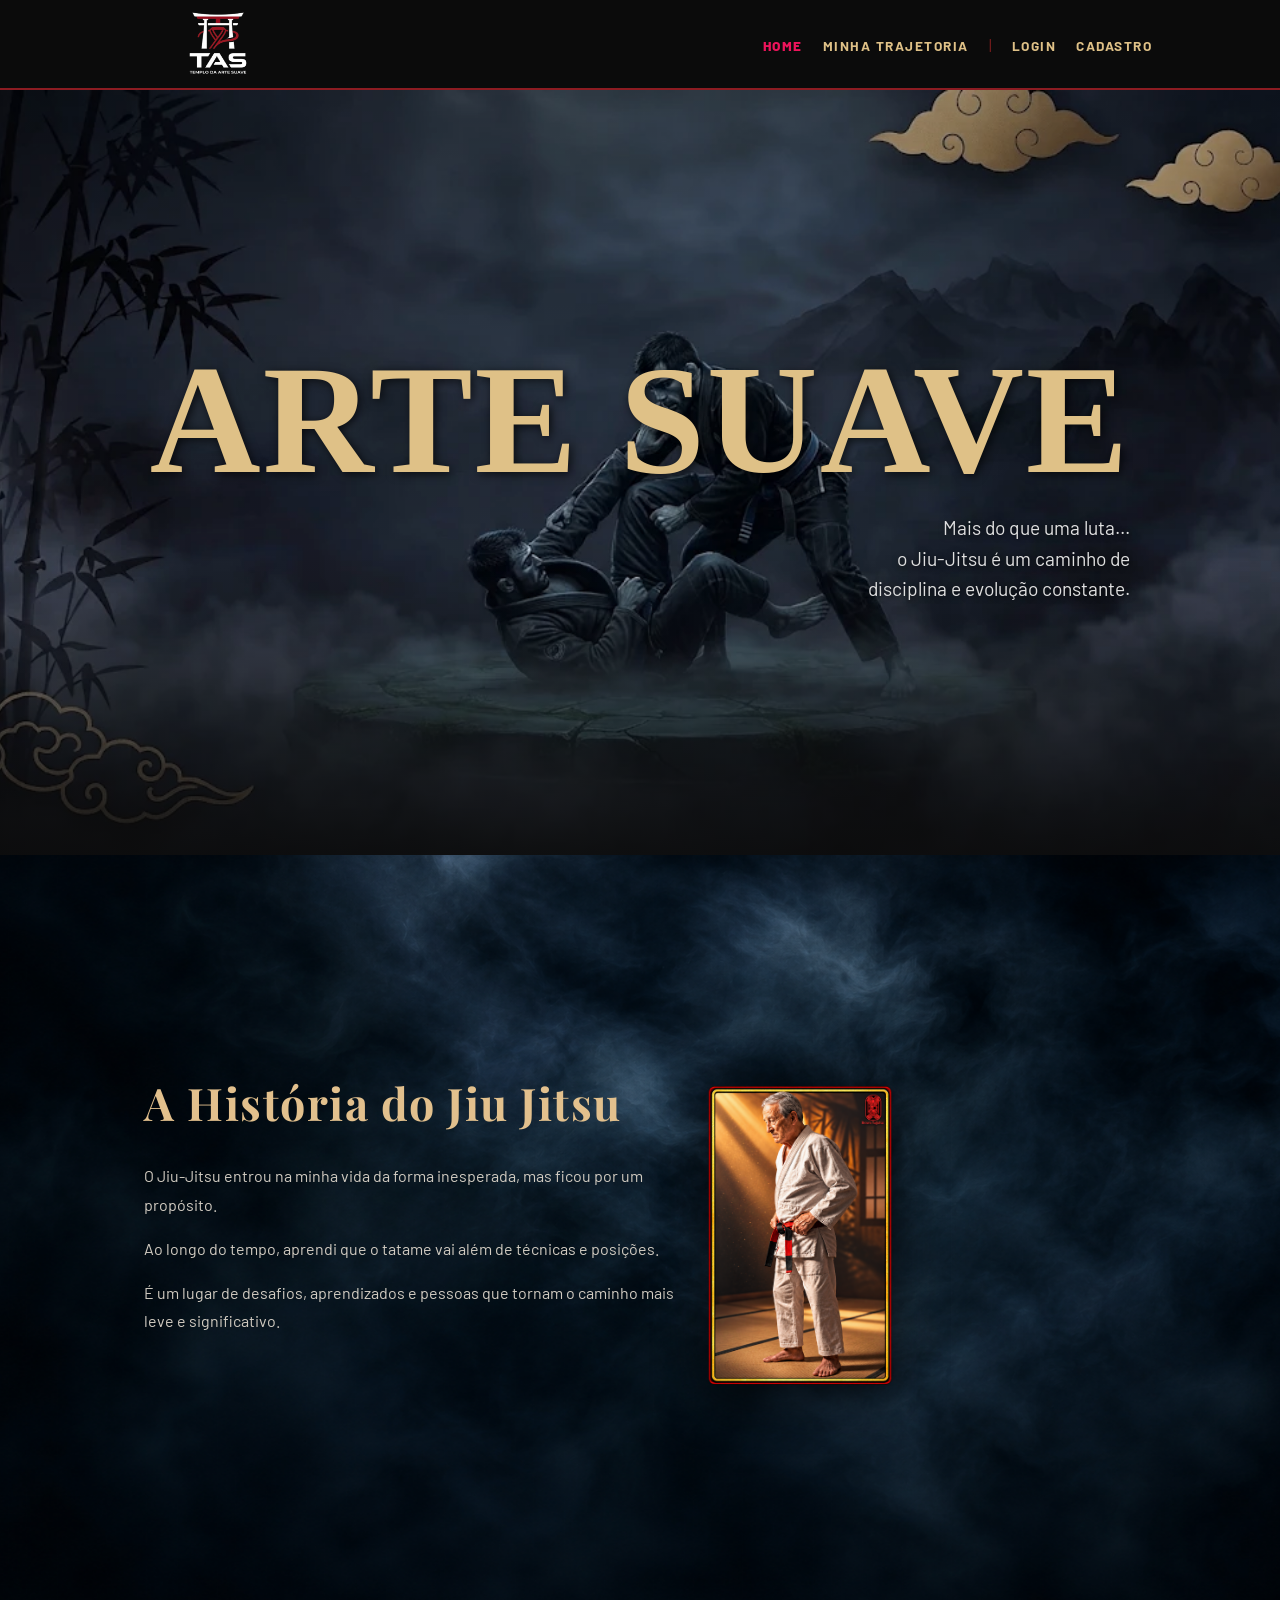
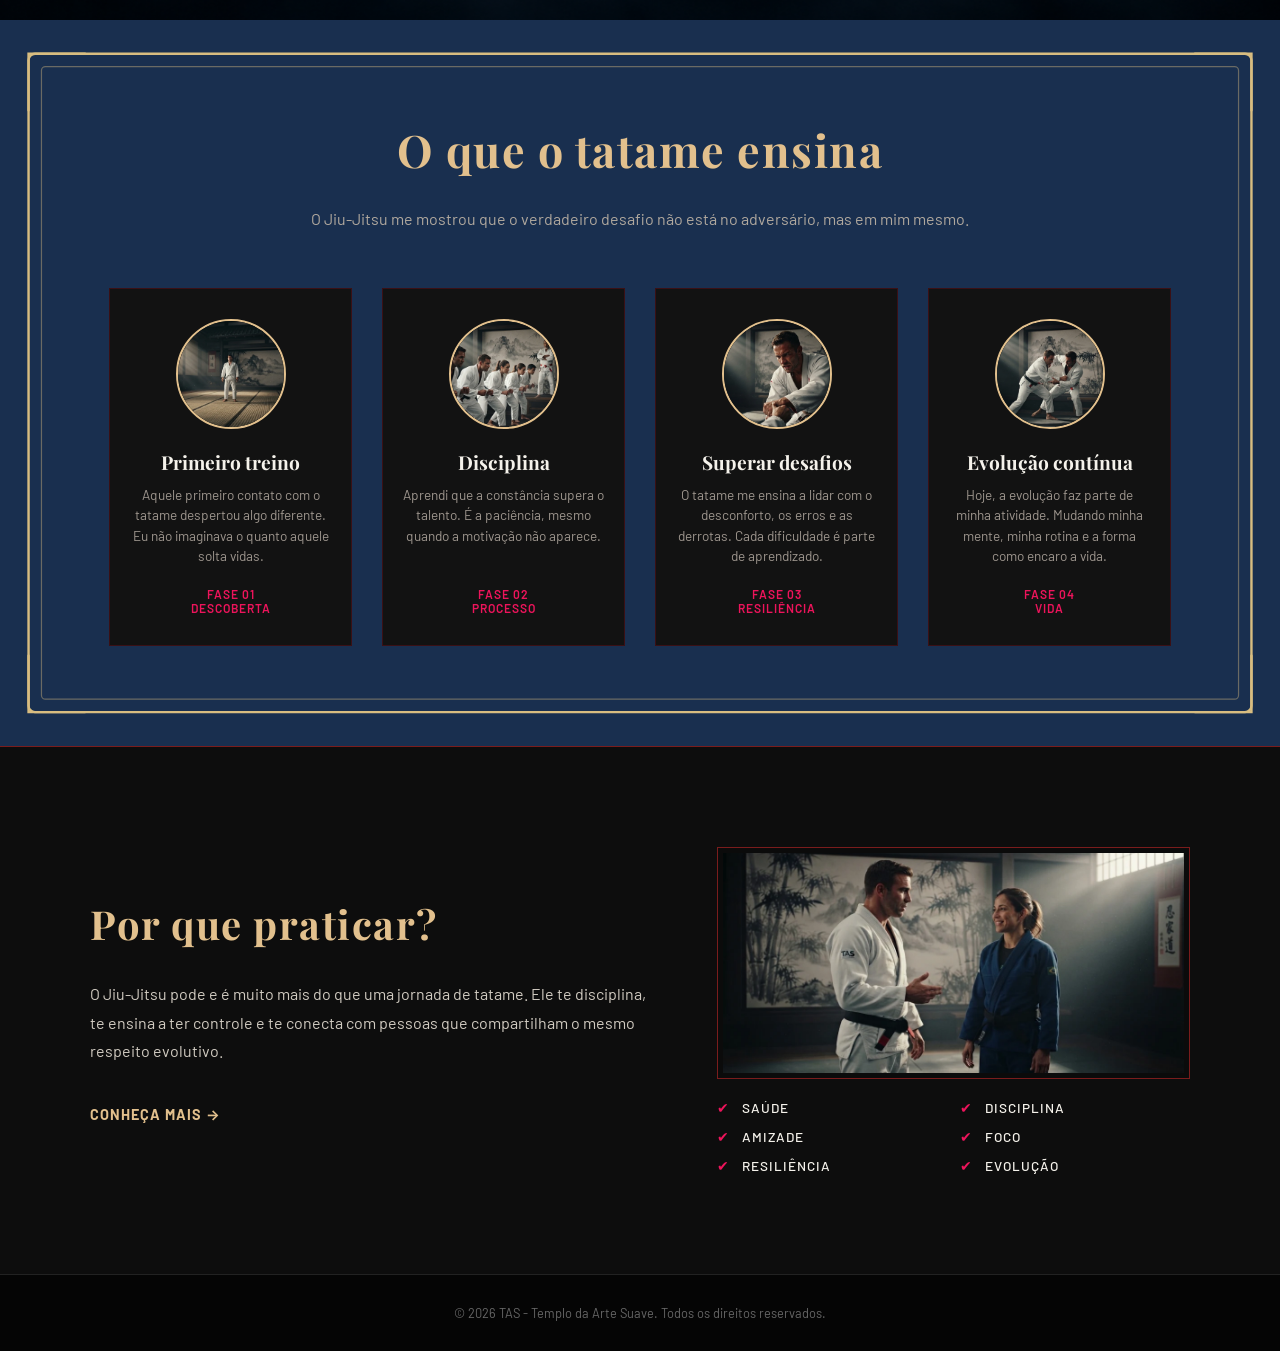
==== public/index.html @ 806d22ea "refactor: nova estrutura do projeto" ====
<!DOCTYPE html>
<html lang="pt-br">

<head>
    <meta charset="UTF-8">
    <meta name="viewport" content="width=device-width, initial-scale=1.0">
    <title>TAS | Templo da Arte Suave</title>
    <link rel="stylesheet" href="./css/base.css">
    <link rel="stylesheet" href="./css/home.css">
</head>

<body>

    <!-- Cabeçalho e Barra de Navegação -->
    <header class="header">
        <div class="container">
            <a href="index.html" class="logo-container">
                <img src="./assets/imgs/logotipo.png" alt="Logo TAS" class="logo-image">
            </a>
            <ul class="navbar">
                <li><a href="index.html" class="agora">Home</a></li>
                <li><a href="minhatrajetoria.html">Minha Trajetoria</a></li>
                <li class="divider">|</li>
                <li><a href="login.html">Login</a></li>
                <li><a href="cadastro.html">Cadastro</a></li>
            </ul>
        </div>
    </header>

   <!-- Banner Principal -->
    
<section class="hero-section">
    <div class="hero-overlay"></div>
    <div class="hero-content-wrapper container">

        <div class="hero-text-container">
            <h1 class="hero-title">ARTE SUAVE</h1>
            <p class="hero-subtitle">
                Mais do que uma luta...<br>
                o Jiu-Jitsu é um caminho de<br>
                disciplina e evolução constante.
            </p>
        </div>

        

    </div>
</section>

    <!-- Seção: A História do Jiu Jitsu -->
     
    <section class="hero-carlos">
        <div class="container">
            <div>
                <h2 class="titulo-secao">A História do Jiu Jitsu</h2>
                <div class="texto-bloco">
                    <p>O Jiu-Jitsu entrou na minha vida da forma inesperada, mas ficou por um propósito.</p>
                    <p>Ao longo do tempo, aprendi que o tatame vai além de técnicas e posições.</p>
                    <p>É um lugar de desafios, aprendizados e pessoas que tornam o caminho mais leve e significativo.
                    </p>
                </div>
            </div>
            <div>
                <img src="./assets/imgs/carlosgracie.png" alt="História do Jiu-Jitsu" class="hero-img">
            </div>
        </div>
    </section>

        <!-- Seção: O que o tatame ensina -->
    <section class="secao-comeco">
        <div class="container">
            <h2 class="titulo-secao">O que o tatame ensina</h2>
            <p class="subtitulo-central">O Jiu-Jitsu me mostrou que o verdadeiro desafio não está no adversário, mas em
                mim mesmo.</p>

            <div class="grid-caminho">
                <!-- Card 1 -->
                <div class="card-caminho">
                    <div class="circulo-img">
                        <img src="./assets/imgs/treino1.jpg" alt="Primeiro treino">
                    </div>
                    <h3>Primeiro treino</h3>
                    <p>Aquele primeiro contato com o tatame despertou algo diferente. Eu não imaginava o quanto aquele
                        solta vidas.</p>
                    <span class="fase-tag">FASE 01<br>Descoberta</span>
                </div>

                <!-- Card 2 -->
                <div class="card-caminho">
                    <div class="circulo-img">
                        <img src="./assets/imgs/treino2.jpg" alt="Disciplina">
                    </div>
                    <h3>Disciplina</h3>
                    <p>Aprendi que a constância supera o talento. É a paciência, mesmo quando a motivação não aparece.
                    </p>
                    <span class="fase-tag">FASE 02<br>Processo</span>
                </div>

                <!-- Card 3 -->
                <div class="card-caminho">
                    <div class="circulo-img">
                        <img src="./assets/imgs/treino3.jpg" alt="Superar desafios">
                    </div>
                    <h3>Superar desafios</h3>
                    <p>O tatame me ensina a lidar com o desconforto, os erros e as derrotas. Cada dificuldade é parte de
                        aprendizado.</p>
                    <span class="fase-tag">FASE 03<br>Resiliência</span>
                </div>

                <!-- Card 4 -->
                <div class="card-caminho">
                    <div class="circulo-img">
                        <img src="./assets/imgs/treino4.jpg" alt="Evolução contínua">
                    </div>
                    <h3>Evolução contínua</h3>
                    <p>Hoje, a evolução faz parte de minha atividade. Mudando minha mente, minha rotina e a forma como
                        encaro a vida.</p>
                    <span class="fase-tag">FASE 04<br>Vida</span>
                </div>
            </div>
        </div>
    </section>

    <!-- Seção: Por que praticar? -->
    <section class="secao-aprendizados">
        <div class="grid-aprendizados-layout">
            <div class="bloco-texto-pessoal">
                <h2 class="titulo-secao">Por que praticar?</h2>
                <p>O Jiu-Jitsu pode e é muito mais do que uma jornada de tatame. Ele te disciplina, te ensina a ter
                    controle e te conecta com pessoas que compartilham o mesmo respeito evolutivo.</p>
                <a href="minhatrajetoria.html" class="link-conheca">CONHEÇA MAIS →</a>
            </div>

            <div class="bloco-midia-kimono">
                <div class="moldura-estrita">
                    <img src="./assets/imgs/conversando.jpg" alt="Praticantes conversando">
                </div>
                <div class="lista-beneficios">
                    <ul>
                        <li><span class="check-red">✔</span> SAÚDE</li>
                        <li><span class="check-red">✔</span> DISCIPLINA</li>
                        <li><span class="check-red">✔</span> AMIZADE</li>
                        <li><span class="check-red">✔</span> FOCO</li>
                        <li><span class="check-red">✔</span> RESILIÊNCIA</li>
                        <li><span class="check-red">✔</span> EVOLUÇÃO</li>
                    </ul>
                </div>
            </div>
        </div>
    </section>

    <!-- Rodapé -->
    <footer class="footer-tas">
        <p>&copy; 2026 TAS - Templo da Arte Suave. Todos os direitos reservados.</p>
    </footer>

</body>

</html>
---- public/css/base.css ----
/* ==========================================================================
   BASE.CSS  —  carregado em TODAS as páginas
   Contém só o que é comum ao site inteiro: fontes, variáveis, reset,
   container, cabeçalho/navbar e rodapés.
   NÃO coloque aqui nada que seja específico de uma página.
   ========================================================================== */

@import url('https://fonts.googleapis.com/css2?family=Barlow:ital,wght@0,300;0,400;0,500;0,700;0,800;1,400&family=Inter:wght@300;400;500&family=Playfair+Display:ital,wght@0,400;0,600;0,700;1,400&display=swap');

:root {
  --tamanho-header: 90px;
  --tamanho-footer: 65px;
  --vermelho-tas: #8C1C22;
  --vermelho-vinho: #7a1c1c;
  --crimson-accent: #ED145B;
  --preto-fosco: #0b0b0b;
  --cor-areia: #f5f2eb;
  --dourado-titulo: #e2c08d;
}

/* Reset */
* {
  margin: 0;
  padding: 0;
  box-sizing: border-box;
}

body {
  background-color: var(--preto-fosco);
  color: var(--cor-areia);
  font-family: 'Barlow', 'Inter', sans-serif;
  overflow-x: hidden;
}

h1, h2, h3 {
  font-family: 'Playfair Display', serif;
  color: var(--dourado-titulo);
}

.container {
  display: flex;
  width: 80%;
  margin: auto;
}

/* Título de seção (usado na Home e na Minha Trajetória) */
.titulo-secao {
  font-family: 'Playfair Display', serif;
  color: var(--dourado-titulo);
  font-size: 2.8rem;
  margin-bottom: 30px;
  letter-spacing: 1.5px;
}

/* --------------------------------------------------------------------------
   Cabeçalho e navbar
   -------------------------------------------------------------------------- */
.header {
  height: var(--tamanho-header);
  border-bottom: 2px solid var(--vermelho-tas);
  background-color: var(--preto-fosco);
}

.header .container {
  justify-content: space-between;
  align-items: center;
  height: 100%;
}

.logo-container {
  display: inline-flex;
  align-items: center;
  text-decoration: none;
  height: 100%;
  gap: 10px;
}

.logo-image {
  height: 90px;
  width: 180px;
  display: block;
}

.navbar {
  display: flex;
  align-items: center;
  justify-content: space-between;
  gap: 20px;
  list-style: none;
  color: #dfc187;
}

.navbar a,
.header a {
  font-family: 'Barlow', sans-serif;
  font-weight: 700;
  text-transform: uppercase;
  text-decoration: none;
  color: #dfc187;
  font-size: 0.85rem;
  letter-spacing: 1.5px;
  white-space: nowrap;
  transition: color 0.3s;
}

.navbar a:hover {
  color: var(--crimson-accent);
}

/* Link da página atual.
   Precisa de "a.agora" porque ".navbar a" tem mais peso que ".agora" sozinho. */
.navbar a.agora {
  font-weight: 800;
  color: var(--crimson-accent);
}

.divider {
  color: var(--vermelho-vinho);
}

/* --------------------------------------------------------------------------
   Rodapés
   -------------------------------------------------------------------------- */
.footer {                       /* vermelho: login e cadastro */
  background-color: var(--vermelho-tas);
  height: var(--tamanho-footer);
  color: #fff;
  display: flex;
  font-size: 15px;
}

.footer .container {
  justify-content: center;
  align-items: center;
  text-align: center;
}

.footer-tas {                   /* escuro: home e minha trajetória */
  text-align: center;
  padding: 30px;
  background-color: #050505;
  border-top: 1px solid #222;
  font-size: 0.8rem;
  color: #666;
}

@media (max-width: 900px) {
  .header .container,
  .navbar {
    padding: 10px 20px;
  }
}
---- public/css/home.css ----
/* ==========================================================================
   HOME.CSS  —  usado só em home.html  (carregar DEPOIS do base.css)
   ========================================================================== */

.hero-section {
  position: relative;
  width: 100%;
  min-height: 85vh;
  background: url('../assets/imgs/imagemfundo-home.jpg') no-repeat center center;
  background-size: cover;
  display: flex;
  align-items: center;
  justify-content: center;
  padding: 40px 20px;
  overflow: hidden;
}

.hero-overlay {
  position: absolute;
  inset: 0;
  z-index: 1;
  background: linear-gradient(to bottom, rgba(0, 0, 0, 0.35), rgba(0, 0, 0, 0.1) 60%, rgba(11, 11, 11, 0.9));
}

.hero-content-wrapper {
  position: relative;
  z-index: 2;
  /* acima do overlay; cria o contexto das camadas abaixo */
  display: grid;
  place-items: start center;
  width: 100%;
  max-width: 1200px;
}

.hero-text-container,
.hero-fighters-img {
  grid-area: 1 / 1;
  /* mesma célula = sobreposição */
}

.hero-text-container {
  justify-self: center;
}

/* Camada 1: título (atrás) */
.hero-title {
  position: relative;
  z-index: 1;
  font-family: 'Times New Roman', serif;
  font-size: clamp(3.5rem, 12vw, 10rem);
  font-weight: bold;
  color: #dfc187;
  letter-spacing: 2px;
  margin: 0 0 12px 0;
  line-height: 1.05;
  text-shadow: 2px 2px 10px rgba(0, 0, 0, 0.7);
  white-space: nowrap;
}

/* Camada 2: lutadores (na frente do título) */
.hero-fighters-img {
  position: relative;
  z-index: 2;
  justify-self: center;
  align-self: start;
  pointer-events: none;
  /* ajuste fino: negativo sobe, positivo desce */
  transform: translateY(var(--deslocamento-lutadores, 0px));
}

.hero-fighters-img img {
  display: block;
  width: clamp(320px, 55vw, 760px);
  height: auto;
  filter: drop-shadow(0 10px 25px rgba(0, 0, 0, 0.7));
}

/* Camada 3: subtítulo (acima de tudo, para continuar legível) */
.hero-subtitle {
  position: relative;
  z-index: 3;
  font-family: 'Barlow', sans-serif;
  font-size: 1.2rem;
  color: #e0e0e0;
  line-height: 1.6;
  text-align: right;
  max-width: 350px;
  margin-left: auto;
  text-shadow: 1px 1px 6px rgba(0, 0, 0, 0.8);
}

/* --------------------------------------------------------------------------
   2. SEÇÃO "A HISTÓRIA DO JIU JITSU"
   O grid de 2 colunas fica no .container (antes estava na <section> e
   deixava o conteúdo preso na metade esquerda da tela).
   -------------------------------------------------------------------------- */


.hero {
  max-width: 450px;
  width: 50%;
}

.hero-carlos {
  position: relative;
  width: 100%;
  min-height: 85vh;
  background: url('../assets/imgs/carlosgraciefundo.jpg') no-repeat center center;
  background-size: cover;
  display: flex;
  align-items: center;
  justify-content: center;
  padding: 40px 20px;
  overflow: hidden;
}

.hero-trajetoria {
  padding: 80px 50px;
  border-bottom: 1px solid var(--vermelho-vinho);
  background: linear-gradient(135deg, var(--preto-fosco) 60%, #150a0a 100%);
}

.hero-trajetoria .container {
  display: grid;
  grid-template-columns: 1fr 1fr;
  gap: 60px;
  align-items: center;
}

.hero-trajetoria .texto-bloco {
  margin: 0;
}

.hero-image-container {
  display: flex;
  width: 100%;
  margin: 0 auto; 
  margin-right: 100px;
  justify-content: space-around;
}

.hero-img {
  display: flex;
  height: auto;
  width: 50%;
  margin-right: -500px;
  object-fit: contain;
  filter: drop-shadow(0 10px 25px rgba(0, 0, 0, 0.7));
  border: none;
}

.texto-bloco {
  max-width: 650px;
  font-size: 1rem;
  line-height: 1.8;
  color: #d1cbc1;
}

.texto-bloco p {
  margin-bottom: 15px;
}

/* --------------------------------------------------------------------------
   3. SEÇÃO "O QUE O TATAME ENSINA" (cards)
   -------------------------------------------------------------------------- */
.secao-comeco {
  position: relative;
  padding: 100px 50px;
  background-image: url('../assets/imgs/tatameensina.svg');
  background-repeat: no-repeat;
  background-position: center center;
  background-size: cover;
  border-bottom: 1px solid var(--vermelho-vinho);
  text-align: center;
}

.secao-comeco .container {
  flex-direction: column;
  align-items: center;
  width: 90%;
  margin: auto;
}

.subtitulo-central {
  color: #b0a89e;
  margin-bottom: 60px;
  font-size: 1rem;
}

.grid-caminho {
  display: grid;
  grid-template-columns: repeat(4, 1fr);
  gap: 30px;
  max-width: 1200px;
  margin: 0 auto;
}

.card-caminho {
  background-color: #121212;
  border: 1px solid #3a1015;
  padding: 30px 20px;
  display: flex;
  flex-direction: column;
  align-items: center;
  transition: transform 0.3s, border-color 0.3s;
}

.card-caminho:hover {
  transform: translateY(-5px);
  border-color: var(--crimson-accent);
}

.circulo-img {
  width: 110px;
  height: 110px;
  border-radius: 50%;
  overflow: hidden;
  border: 2px solid var(--dourado-titulo);
  margin-bottom: 20px;
}

.circulo-img img {
  width: 100%;
  height: 100%;
  object-fit: cover;
}

.card-caminho h3 {
  font-size: 1.2rem;
  margin-bottom: 10px;
  color: var(--cor-areia);
}

.card-caminho p {
  font-size: 0.85rem;
  color: #9e968e;
  line-height: 1.5;
  margin-bottom: 20px;
}

.fase-tag {
  font-size: 0.75rem;
  color: var(--crimson-accent);
  font-weight: 600;
  letter-spacing: 1px;
  text-transform: uppercase;
  margin-top: auto;
}

/* --------------------------------------------------------------------------
   4. SEÇÃO "POR QUE PRATICAR?"
   -------------------------------------------------------------------------- */
.secao-aprendizados {
  padding: 100px 50px;
  background-color: #0d0d0d;
}

.grid-aprendizados-layout {
  display: grid;
  grid-template-columns: 1.2fr 1fr;
  gap: 60px;
  max-width: 1100px;
  margin: 0 auto;
  align-items: center;
}

.bloco-texto-pessoal .titulo-secao {
  font-size: 2.5rem;
  text-align: left;
}

.bloco-texto-pessoal p {
  font-size: 1rem;
  line-height: 1.8;
  color: #d1cbc1;
  margin-bottom: 20px;
}

.link-conheca {
  display: inline-block;
  margin-top: 20px;
  color: var(--dourado-titulo);
  text-decoration: none;
  font-weight: bold;
  letter-spacing: 1px;
  font-size: 0.9rem;
  transition: color 0.3s;
}

.link-conheca:hover {
  color: var(--crimson-accent);
}

.bloco-midia-kimono {
  display: flex;
  flex-direction: column;
  gap: 20px;
}

.moldura-estrita {
  border: 1px solid var(--vermelho-vinho);
  padding: 5px;
  background-color: var(--preto-fosco);
}

.moldura-estrita img {
  width: 100%;
  height: 220px;
  object-fit: cover;
  display: block;
}

.lista-beneficios ul {
  list-style: none;
  display: grid;
  grid-template-columns: 1fr 1fr;
  gap: 12px;
}

.lista-beneficios li {
  font-size: 0.85rem;
  letter-spacing: 1px;
  color: var(--cor-areia);
  font-weight: 500;
}

.check-red {
  color: var(--crimson-accent);
  margin-right: 8px;
}

/* --------------------------------------------------------------------------
   Responsivo
   -------------------------------------------------------------------------- */
@media (max-width: 900px) {

  .hero-trajetoria .container,
  .grid-aprendizados-layout {
    grid-template-columns: 1fr;
    text-align: center;
  }

  .hero-trajetoria .texto-bloco {
    margin: 0 auto;
  }

  .bloco-texto-pessoal .titulo-secao {
    text-align: center;
  }

  .grid-caminho {
    grid-template-columns: 1fr 1fr;
  }
}

@media (max-width: 560px) {
  .grid-caminho {
    grid-template-columns: 1fr;
  }
}
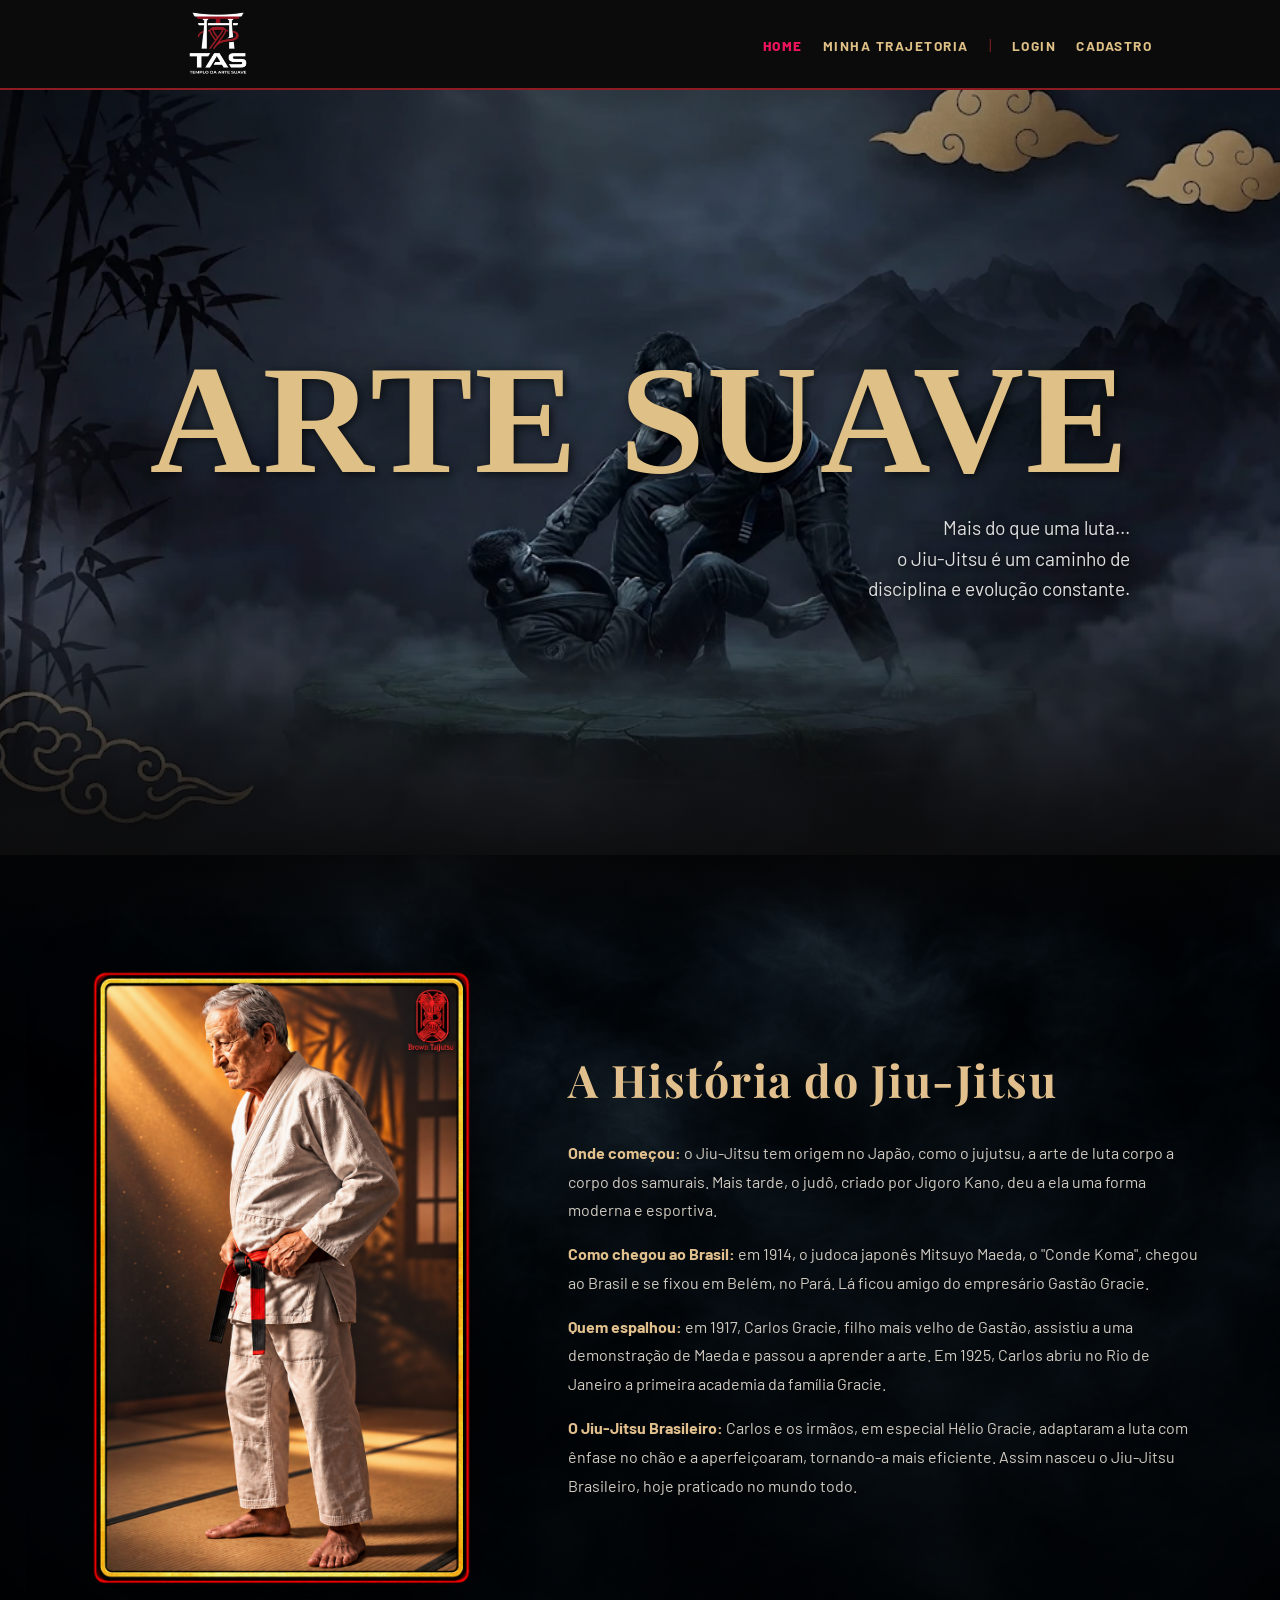
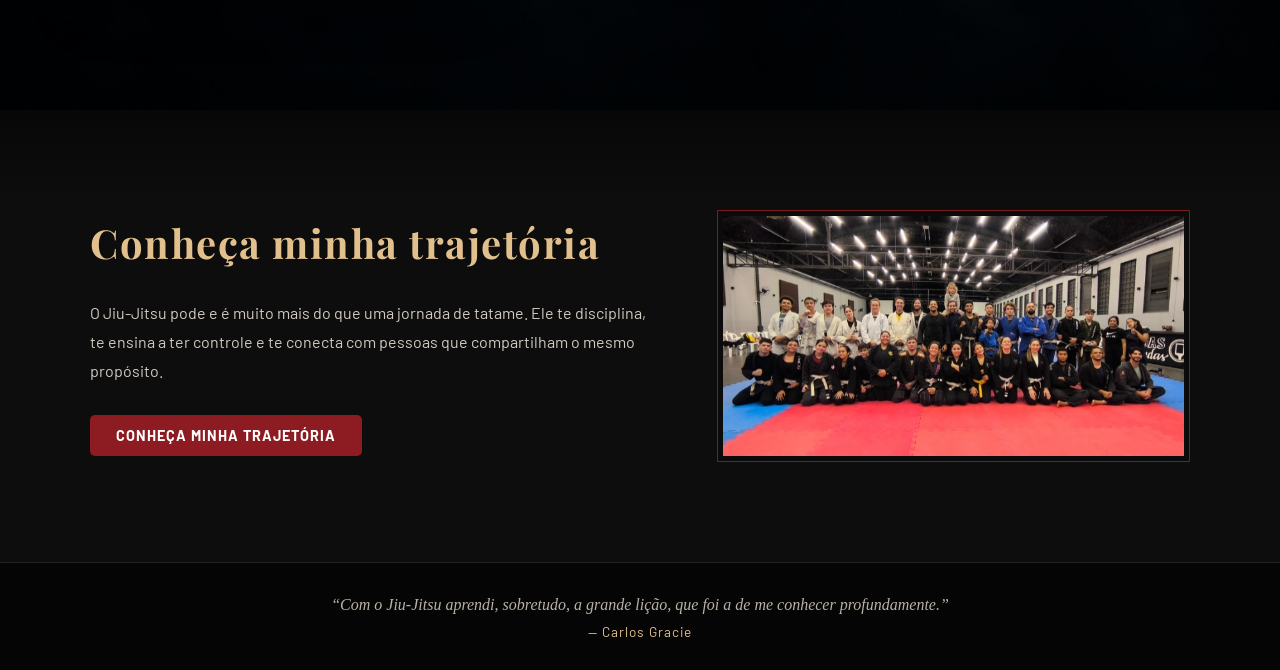
==== commit 15fb7d0a: "feat: novo modo de storytelling" ====
--- a/public/index.html
+++ b/public/index.html
@@ -27,133 +27,70 @@
         </div>
     </header>
 
-   <!-- Banner Principal -->
-    
-<section class="hero-section">
-    <div class="hero-overlay"></div>
-    <div class="hero-content-wrapper container">
-
-        <div class="hero-text-container">
-            <h1 class="hero-title">ARTE SUAVE</h1>
-            <p class="hero-subtitle">
+    <!-- Banner Principal -->
+    <section class="hero-section">
+        <div class="hero-overlay"></div>
+        <div class="hero-content-wrapper container">
+            <div class="hero-text-container">
+                <h1 class="hero-title">ARTE SUAVE</h1>
+                <p class="hero-subtitle">
                 Mais do que uma luta...<br>
                 o Jiu-Jitsu é um caminho de<br>
                 disciplina e evolução constante.
             </p>
-        </div>
-
-        
-
-    </div>
-</section>
-
-    <!-- Seção: A História do Jiu Jitsu -->
-     
-    <section class="hero-carlos">
-        <div class="container">
-            <div>
-                <h2 class="titulo-secao">A História do Jiu Jitsu</h2>
-                <div class="texto-bloco">
-                    <p>O Jiu-Jitsu entrou na minha vida da forma inesperada, mas ficou por um propósito.</p>
-                    <p>Ao longo do tempo, aprendi que o tatame vai além de técnicas e posições.</p>
-                    <p>É um lugar de desafios, aprendizados e pessoas que tornam o caminho mais leve e significativo.
-                    </p>
-                </div>
-            </div>
-            <div>
-                <img src="./assets/imgs/carlosgracie.png" alt="História do Jiu-Jitsu" class="hero-img">
             </div>
         </div>
     </section>
 
-        <!-- Seção: O que o tatame ensina -->
-    <section class="secao-comeco">
-        <div class="container">
-            <h2 class="titulo-secao">O que o tatame ensina</h2>
-            <p class="subtitulo-central">O Jiu-Jitsu me mostrou que o verdadeiro desafio não está no adversário, mas em
-                mim mesmo.</p>
-
-            <div class="grid-caminho">
-                <!-- Card 1 -->
-                <div class="card-caminho">
-                    <div class="circulo-img">
-                        <img src="./assets/imgs/treino1.jpg" alt="Primeiro treino">
-                    </div>
-                    <h3>Primeiro treino</h3>
-                    <p>Aquele primeiro contato com o tatame despertou algo diferente. Eu não imaginava o quanto aquele
-                        solta vidas.</p>
-                    <span class="fase-tag">FASE 01<br>Descoberta</span>
-                </div>
-
-                <!-- Card 2 -->
-                <div class="card-caminho">
-                    <div class="circulo-img">
-                        <img src="./assets/imgs/treino2.jpg" alt="Disciplina">
-                    </div>
-                    <h3>Disciplina</h3>
-                    <p>Aprendi que a constância supera o talento. É a paciência, mesmo quando a motivação não aparece.
-                    </p>
-                    <span class="fase-tag">FASE 02<br>Processo</span>
-                </div>
-
-                <!-- Card 3 -->
-                <div class="card-caminho">
-                    <div class="circulo-img">
-                        <img src="./assets/imgs/treino3.jpg" alt="Superar desafios">
-                    </div>
-                    <h3>Superar desafios</h3>
-                    <p>O tatame me ensina a lidar com o desconforto, os erros e as derrotas. Cada dificuldade é parte de
-                        aprendizado.</p>
-                    <span class="fase-tag">FASE 03<br>Resiliência</span>
-                </div>
-
-                <!-- Card 4 -->
-                <div class="card-caminho">
-                    <div class="circulo-img">
-                        <img src="./assets/imgs/treino4.jpg" alt="Evolução contínua">
-                    </div>
-                    <h3>Evolução contínua</h3>
-                    <p>Hoje, a evolução faz parte de minha atividade. Mudando minha mente, minha rotina e a forma como
-                        encaro a vida.</p>
-                    <span class="fase-tag">FASE 04<br>Vida</span>
+    <!-- Seção: A História do Jiu-Jitsu -->
+    <section class="secao-historia">
+        <div class="historia-grid">
+            <div class="historia-foto">
+                <img src="./assets/imgs/carlosgracie.png" alt="Ilustração de um mestre de Jiu-Jitsu">
+            </div>
+            <div class="historia-texto">
+                <h2 class="titulo-secao">A História do Jiu-Jitsu</h2>
+                <div class="texto-bloco">
+                    <p><b>Onde começou:</b> o Jiu-Jitsu tem origem no Japão, como o jujutsu, a arte de luta corpo a corpo
+                        dos samurais. Mais tarde, o judô, criado por Jigoro Kano, deu a ela uma forma moderna e esportiva.</p>
+                    <p><b>Como chegou ao Brasil:</b> em 1914, o judoca japonês Mitsuyo Maeda, o "Conde Koma", chegou ao
+                        Brasil e se fixou em Belém, no Pará. Lá ficou amigo do empresário Gastão Gracie.</p>
+                    <p><b>Quem espalhou:</b> em 1917, Carlos Gracie, filho mais velho de Gastão, assistiu a uma
+                        demonstração de Maeda e passou a aprender a arte. Em 1925, Carlos abriu no Rio de Janeiro a
+                        primeira academia da família Gracie.</p>
+                    <p><b>O Jiu-Jitsu Brasileiro:</b> Carlos e os irmãos, em especial Hélio Gracie, adaptaram a luta com
+                        ênfase no chão e a aperfeiçoaram, tornando-a mais eficiente. Assim nasceu o Jiu-Jitsu Brasileiro,
+                        hoje praticado no mundo todo.</p>
                 </div>
             </div>
         </div>
     </section>
 
-    <!-- Seção: Por que praticar? -->
-    <section class="secao-aprendizados">
-        <div class="grid-aprendizados-layout">
+    <!-- Seção: Conheça minha trajetória -->
+    <section class="secao-conheca">
+        <div class="grid-conheca-layout">
             <div class="bloco-texto-pessoal">
-                <h2 class="titulo-secao">Por que praticar?</h2>
+                <h2 class="titulo-secao">Conheça minha trajetória</h2>
                 <p>O Jiu-Jitsu pode e é muito mais do que uma jornada de tatame. Ele te disciplina, te ensina a ter
-                    controle e te conecta com pessoas que compartilham o mesmo respeito evolutivo.</p>
-                <a href="minhatrajetoria.html" class="link-conheca">CONHEÇA MAIS →</a>
+                    controle e te conecta com pessoas que compartilham o mesmo propósito.</p>
+                <a href="minhatrajetoria.html" class="btn-trajetoria">Conheça minha trajetória</a>
             </div>
 
             <div class="bloco-midia-kimono">
                 <div class="moldura-estrita">
-                    <img src="./assets/imgs/conversando.jpg" alt="Praticantes conversando">
-                </div>
-                <div class="lista-beneficios">
-                    <ul>
-                        <li><span class="check-red">✔</span> SAÚDE</li>
-                        <li><span class="check-red">✔</span> DISCIPLINA</li>
-                        <li><span class="check-red">✔</span> AMIZADE</li>
-                        <li><span class="check-red">✔</span> FOCO</li>
-                        <li><span class="check-red">✔</span> RESILIÊNCIA</li>
-                        <li><span class="check-red">✔</span> EVOLUÇÃO</li>
-                    </ul>
+                    <!-- COLOQUE AQUI a foto (Unsplash): src="assets/imgs/NOME-DA-FOTO.jpg" -->
+                    <img class="foto-conheca" src="./assets/imgs/tatame01.jpg" alt="trajetoriatiago">
                 </div>
             </div>
         </div>
     </section>
 
-    <!-- Rodapé -->
-    <footer class="footer-tas">
-        <p>&copy; 2026 TAS - Templo da Arte Suave. Todos os direitos reservados.</p>
+    <!-- Rodapé: frase do Carlos Gracie -->
+    <footer class="footer-tas footer-frase">
+        <p class="frase">“Com o Jiu-Jitsu aprendi, sobretudo, a grande lição, que foi a de me conhecer profundamente.”</p>
+        <span class="frase-autor">— Carlos Gracie</span>
     </footer>
 
 </body>
 
-</html>+</html>
--- a/public/css/base.css
+++ b/public/css/base.css
@@ -123,7 +123,8 @@
    -------------------------------------------------------------------------- */
 .footer {                       /* vermelho: login e cadastro */
   background-color: var(--vermelho-tas);
-  height: var(--tamanho-footer);
+  min-height: var(--tamanho-footer);
+  padding: 10px 0;
   color: #fff;
   display: flex;
   font-size: 15px;
@@ -144,6 +145,37 @@
   color: #666;
 }
 
+/* Frase do Carlos Gracie: usada no rodapé de TODAS as páginas */
+.footer .frase {                /* rodapé vermelho (login e cadastro) */
+  font-family: 'Playfair Display', serif;
+  font-style: italic;
+  font-size: 1rem;
+  line-height: 1.5;
+}
+
+.footer-frase {                 /* rodapé escuro com frase (home, trajetória, bem-vindo, treino, mural) */
+  display: flex;
+  flex-direction: column;
+  align-items: center;
+  gap: 6px;
+  padding: 30px 20px;
+}
+
+.footer-frase .frase {
+  max-width: 760px;
+  font-family: 'Playfair Display', serif;
+  font-style: italic;
+  font-size: 1rem;
+  line-height: 1.5;
+  color: #b9b2a6;
+}
+
+.footer-frase .frase-autor {
+  font-size: 0.85rem;
+  letter-spacing: 1px;
+  color: var(--dourado-titulo);
+}
+
 @media (max-width: 900px) {
   .header .container,
   .navbar {
--- a/public/css/home.css
+++ b/public/css/home.css
@@ -90,64 +90,26 @@
 }
 
 /* --------------------------------------------------------------------------
-   2. SEÇÃO "A HISTÓRIA DO JIU JITSU"
-   O grid de 2 colunas fica no .container (antes estava na <section> e
-   deixava o conteúdo preso na metade esquerda da tela).
-   -------------------------------------------------------------------------- */
-
-
-.hero {
-  max-width: 450px;
-  width: 50%;
-}
-
-.hero-carlos {
-  position: relative;
-  width: 100%;
-  min-height: 85vh;
-  background: url('../assets/imgs/carlosgraciefundo.jpg') no-repeat center center;
-  background-size: cover;
-  display: flex;
-  align-items: center;
-  justify-content: center;
-  padding: 40px 20px;
-  overflow: hidden;
-}
-
-.hero-trajetoria {
-  padding: 80px 50px;
-  border-bottom: 1px solid var(--vermelho-vinho);
-  background: linear-gradient(135deg, var(--preto-fosco) 60%, #150a0a 100%);
-}
-
-.hero-trajetoria .container {
-  display: grid;
-  grid-template-columns: 1fr 1fr;
-  gap: 60px;
-  align-items: center;
-}
-
-.hero-trajetoria .texto-bloco {
-  margin: 0;
-}
-
-.hero-image-container {
-  display: flex;
-  width: 100%;
-  margin: 0 auto; 
-  margin-right: 100px;
-  justify-content: space-around;
-}
-
-.hero-img {
-  display: flex;
-  height: auto;
-  width: 50%;
-  margin-right: -500px;
-  object-fit: contain;
-  filter: drop-shadow(0 10px 25px rgba(0, 0, 0, 0.7));
-  border: none;
-}
+   Divisórias suaves entre as seções (no lugar da linha vinho):
+   um degradê escuro no topo de cada seção, que "derrete" na seção anterior.
+   -------------------------------------------------------------------------- */
+.secao-historia,
+.secao-conheca {
+  position: relative;
+}
+
+.secao-historia::before,
+.secao-conheca::before {
+  content: "";
+  position: absolute;
+  top: 0; left: 0; right: 0;
+  height: 90px;
+  background: linear-gradient(to bottom, rgba(5, 5, 5, 0.75), transparent);
+  pointer-events: none;
+  z-index: 1;
+}
+
+.titulo-secao { text-align: left; }
 
 .texto-bloco {
   max-width: 650px;
@@ -156,106 +118,55 @@
   color: #d1cbc1;
 }
 
-.texto-bloco p {
-  margin-bottom: 15px;
-}
-
-/* --------------------------------------------------------------------------
-   3. SEÇÃO "O QUE O TATAME ENSINA" (cards)
-   -------------------------------------------------------------------------- */
-.secao-comeco {
-  position: relative;
-  padding: 100px 50px;
-  background-image: url('../assets/imgs/tatameensina.svg');
-  background-repeat: no-repeat;
-  background-position: center center;
-  background-size: cover;
-  border-bottom: 1px solid var(--vermelho-vinho);
-  text-align: center;
-}
-
-.secao-comeco .container {
-  flex-direction: column;
-  align-items: center;
-  width: 90%;
-  margin: auto;
-}
+.texto-bloco p { margin-bottom: 15px; }
+.texto-bloco b { color: var(--dourado-titulo); }
 
 .subtitulo-central {
   color: #b0a89e;
-  margin-bottom: 60px;
+  margin-bottom: 50px;
   font-size: 1rem;
-}
-
-.grid-caminho {
+  text-align: center;
+}
+
+/* --------------------------------------------------------------------------
+   A HISTÓRIA DO JIU-JITSU  (foto grande, à esquerda, perto da borda mas sem encostar)
+   -------------------------------------------------------------------------- */
+.secao-historia {
+  padding: 90px 0;
+  background:
+    linear-gradient(rgba(0, 0, 0, 0.6), rgba(0, 0, 0, 0.72)),
+    url('../assets/imgs/carlosgraciefundo.jpg') center center / cover no-repeat;
+}
+
+.historia-grid {
+  position: relative;
+  z-index: 2;
   display: grid;
-  grid-template-columns: repeat(4, 1fr);
-  gap: 30px;
-  max-width: 1200px;
-  margin: 0 auto;
-}
-
-.card-caminho {
-  background-color: #121212;
-  border: 1px solid #3a1015;
-  padding: 30px 20px;
-  display: flex;
-  flex-direction: column;
+  grid-template-columns: minmax(300px, 40%) 1fr;
+  gap: 56px;
   align-items: center;
-  transition: transform 0.3s, border-color 0.3s;
-}
-
-.card-caminho:hover {
-  transform: translateY(-5px);
-  border-color: var(--crimson-accent);
-}
-
-.circulo-img {
-  width: 110px;
-  height: 110px;
-  border-radius: 50%;
-  overflow: hidden;
-  border: 2px solid var(--dourado-titulo);
-  margin-bottom: 20px;
-}
-
-.circulo-img img {
-  width: 100%;
-  height: 100%;
-  object-fit: cover;
-}
-
-.card-caminho h3 {
-  font-size: 1.2rem;
-  margin-bottom: 10px;
-  color: var(--cor-areia);
-}
-
-.card-caminho p {
-  font-size: 0.85rem;
-  color: #9e968e;
-  line-height: 1.5;
-  margin-bottom: 20px;
-}
-
-.fase-tag {
-  font-size: 0.75rem;
-  color: var(--crimson-accent);
-  font-weight: 600;
-  letter-spacing: 1px;
-  text-transform: uppercase;
-  margin-top: auto;
-}
-
-/* --------------------------------------------------------------------------
-   4. SEÇÃO "POR QUE PRATICAR?"
-   -------------------------------------------------------------------------- */
-.secao-aprendizados {
+  padding: 0 6% 0 4%;          /* 4% à esquerda: perto da borda, sem encostar */
+}
+
+.historia-foto img {
+  display: block;
+  width: 100%;
+  max-width: 560px;
+  height: auto;
+  filter: drop-shadow(0 12px 28px rgba(0, 0, 0, 0.75));
+}
+
+/* --------------------------------------------------------------------------
+   CONHEÇA MINHA TRAJETÓRIA
+   -------------------------------------------------------------------------- */
+.secao-conheca {
   padding: 100px 50px;
   background-color: #0d0d0d;
 }
 
-.grid-aprendizados-layout {
+.grid-conheca-layout {
+  position: relative;
+  z-index: 2;
   display: grid;
   grid-template-columns: 1.2fr 1fr;
   gap: 60px;
@@ -264,10 +175,7 @@
   align-items: center;
 }
 
-.bloco-texto-pessoal .titulo-secao {
-  font-size: 2.5rem;
-  text-align: left;
-}
+.bloco-texto-pessoal .titulo-secao { font-size: 2.5rem; }
 
 .bloco-texto-pessoal p {
   font-size: 1rem;
@@ -276,26 +184,24 @@
   margin-bottom: 20px;
 }
 
-.link-conheca {
+.btn-trajetoria {
   display: inline-block;
-  margin-top: 20px;
-  color: var(--dourado-titulo);
+  margin-top: 10px;
+  padding: 12px 26px;
+  background-color: var(--vermelho-tas);
+  color: #fff;
   text-decoration: none;
-  font-weight: bold;
+  font-weight: 700;
+  font-size: 0.9rem;
   letter-spacing: 1px;
-  font-size: 0.9rem;
-  transition: color 0.3s;
-}
-
-.link-conheca:hover {
-  color: var(--crimson-accent);
-}
-
-.bloco-midia-kimono {
-  display: flex;
-  flex-direction: column;
-  gap: 20px;
-}
+  text-transform: uppercase;
+  border-radius: 5px;
+  transition: background-color 0.3s;
+}
+
+.btn-trajetoria:hover { background-color: #b0232a; }
+
+.bloco-midia-kimono { display: flex; flex-direction: column; gap: 20px; }
 
 .moldura-estrita {
   border: 1px solid var(--vermelho-vinho);
@@ -303,58 +209,24 @@
   background-color: var(--preto-fosco);
 }
 
-.moldura-estrita img {
-  width: 100%;
-  height: 220px;
+.foto-conheca {
+  display: block;
+  width: 100%;
+  height: 240px;
   object-fit: cover;
-  display: block;
-}
-
-.lista-beneficios ul {
-  list-style: none;
-  display: grid;
-  grid-template-columns: 1fr 1fr;
-  gap: 12px;
-}
-
-.lista-beneficios li {
-  font-size: 0.85rem;
-  letter-spacing: 1px;
-  color: var(--cor-areia);
-  font-weight: 500;
-}
-
-.check-red {
-  color: var(--crimson-accent);
-  margin-right: 8px;
+  background-color: #1a1a1a;
 }
 
 /* --------------------------------------------------------------------------
    Responsivo
    -------------------------------------------------------------------------- */
 @media (max-width: 900px) {
-
-  .hero-trajetoria .container,
-  .grid-aprendizados-layout {
-    grid-template-columns: 1fr;
-    text-align: center;
-  }
-
-  .hero-trajetoria .texto-bloco {
-    margin: 0 auto;
-  }
-
-  .bloco-texto-pessoal .titulo-secao {
-    text-align: center;
-  }
-
-  .grid-caminho {
-    grid-template-columns: 1fr 1fr;
-  }
-}
-
-@media (max-width: 560px) {
-  .grid-caminho {
-    grid-template-columns: 1fr;
-  }
-}+  .historia-grid,
+  .grid-conheca-layout { grid-template-columns: 1fr; }
+
+  .historia-grid { padding: 0 6%; gap: 30px; }
+  .historia-foto img { margin: 0 auto; max-width: 340px; }
+  .secao-conheca { padding: 80px 24px; }
+  .bloco-texto-pessoal { text-align: center; }
+  .bloco-texto-pessoal .titulo-secao { text-align: center; }
+}
